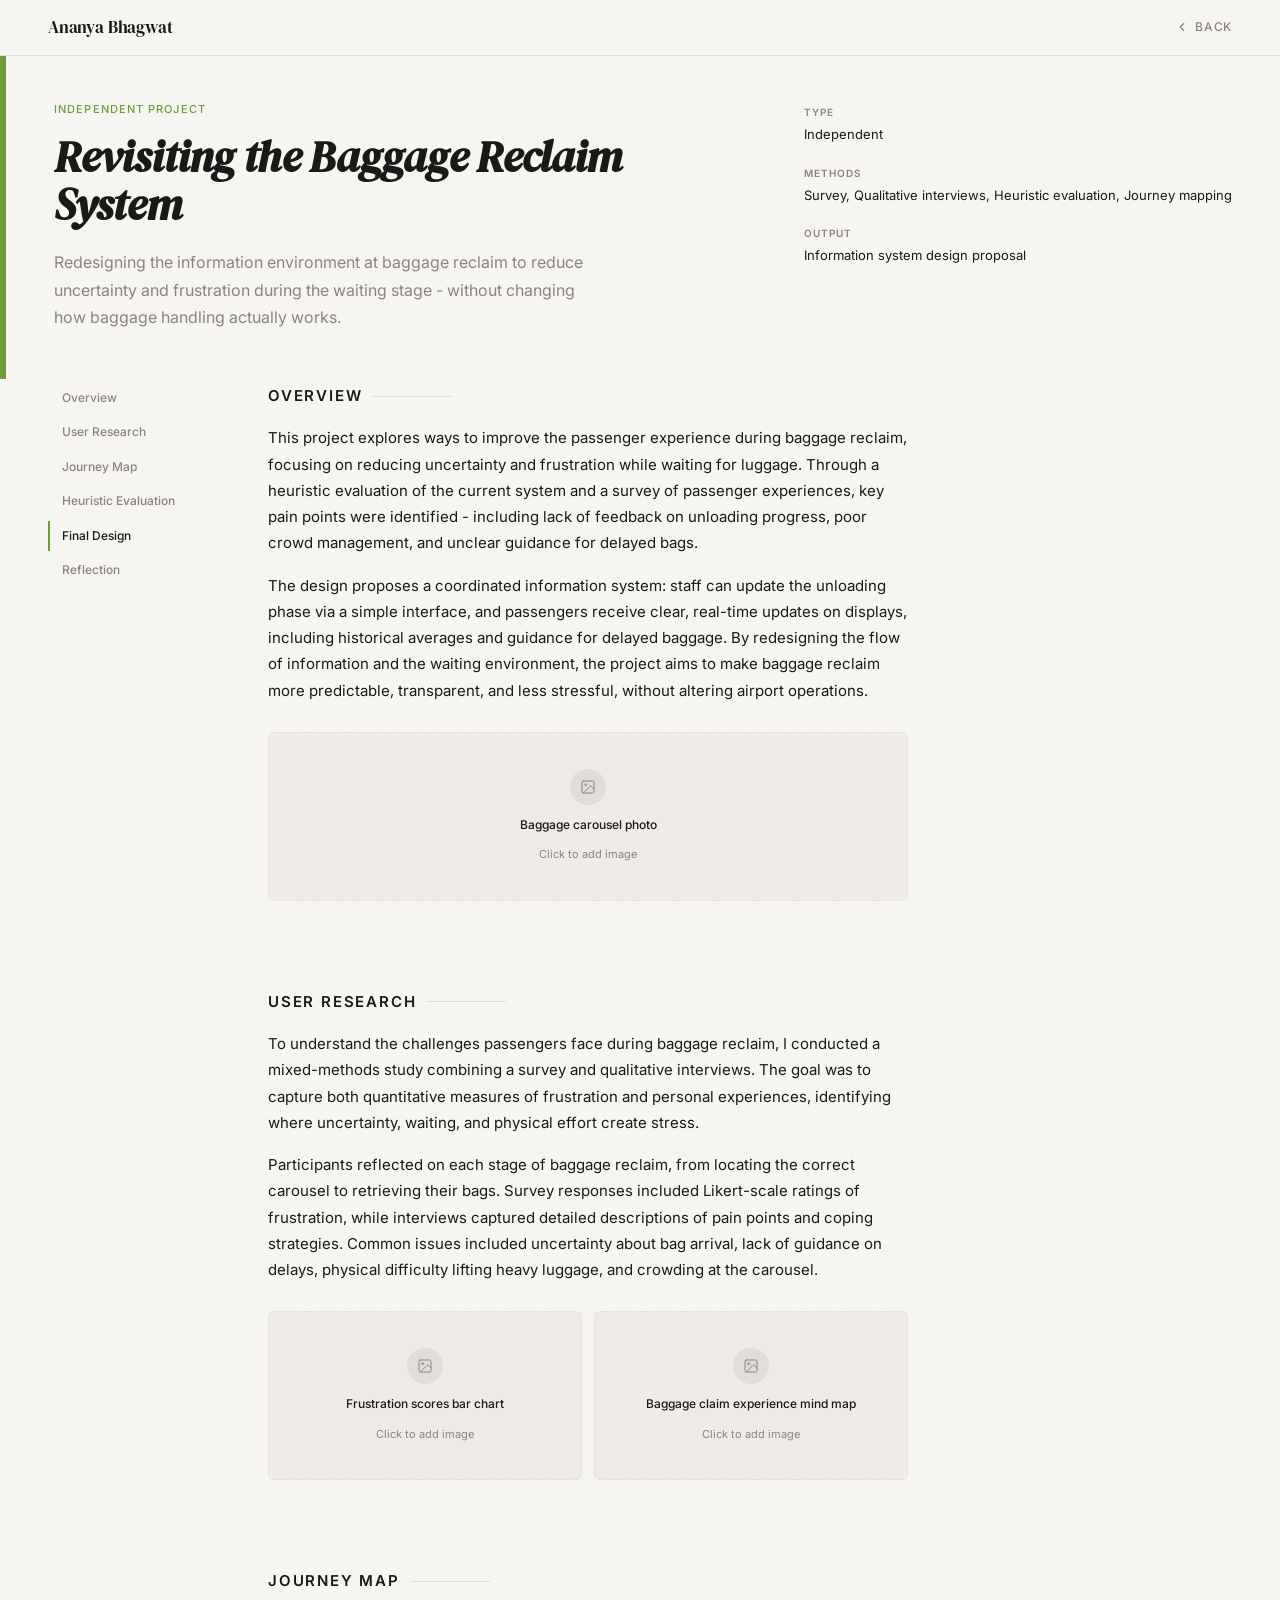
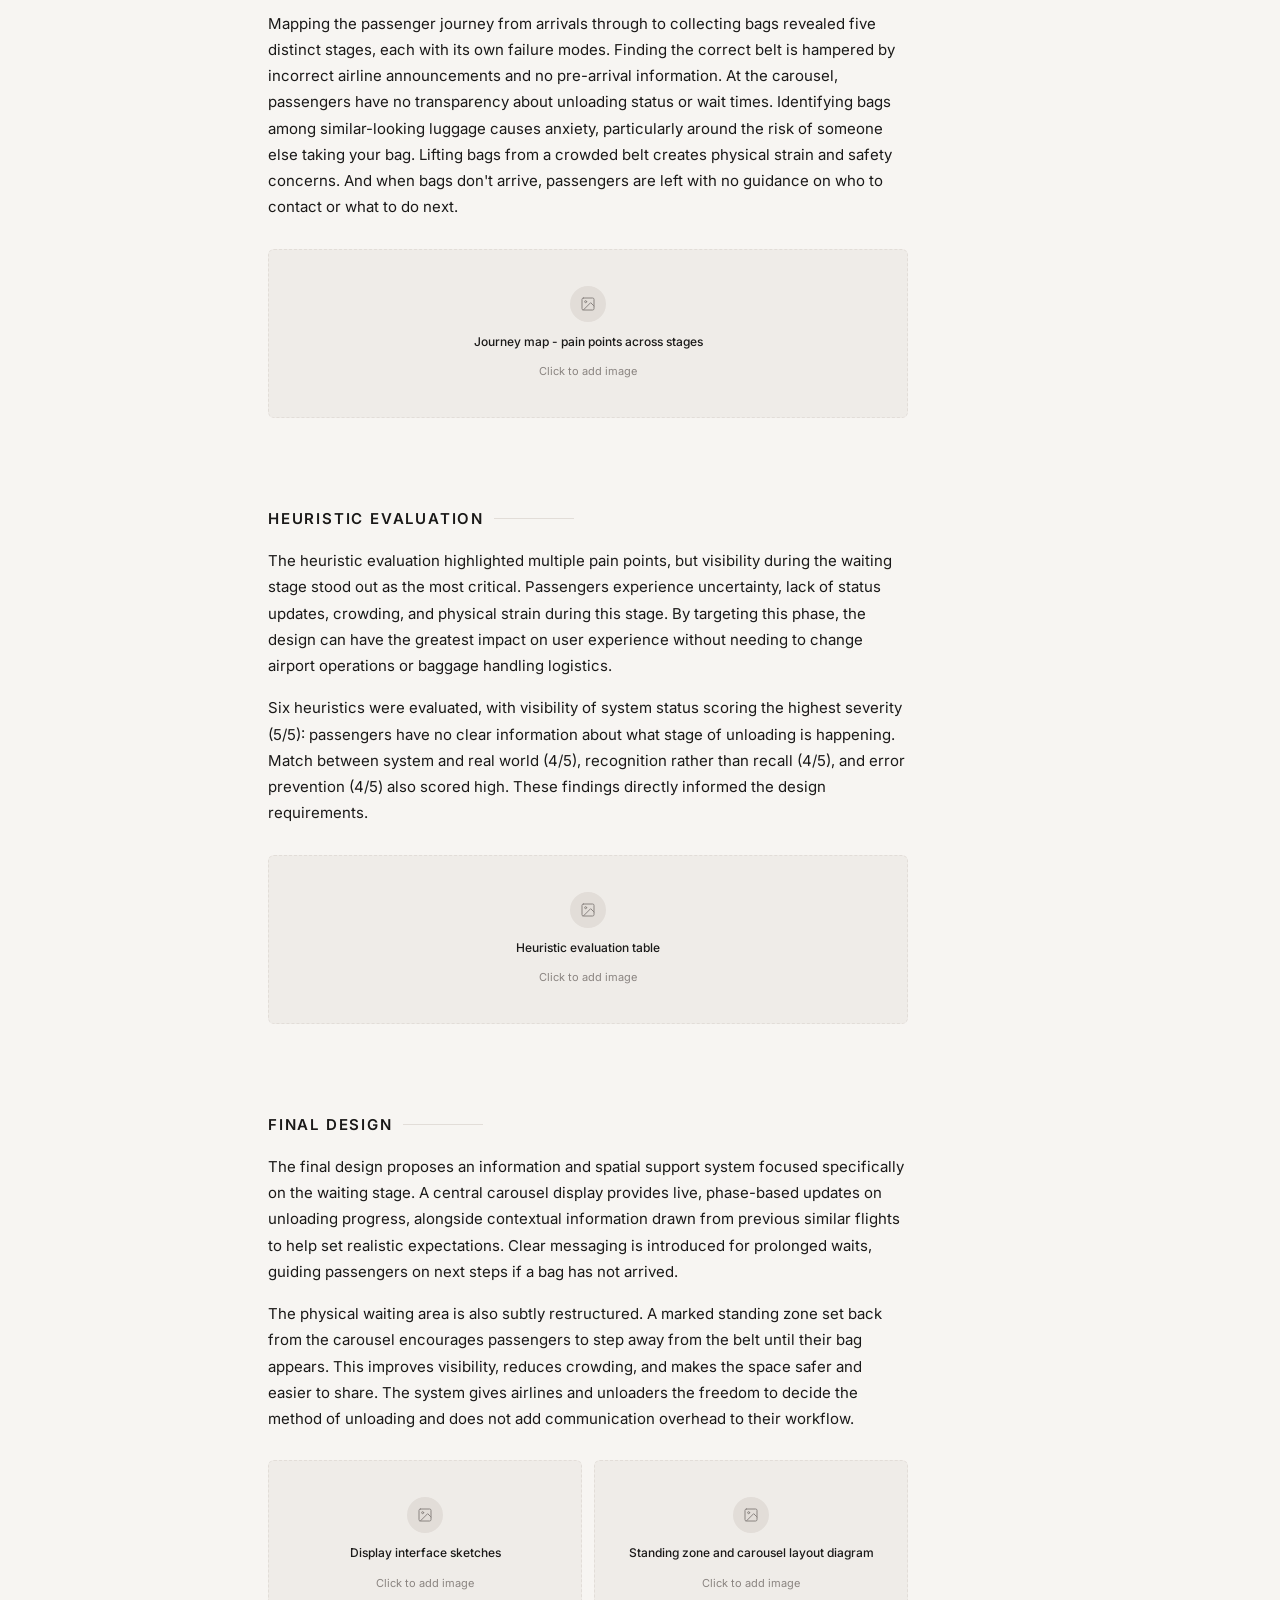
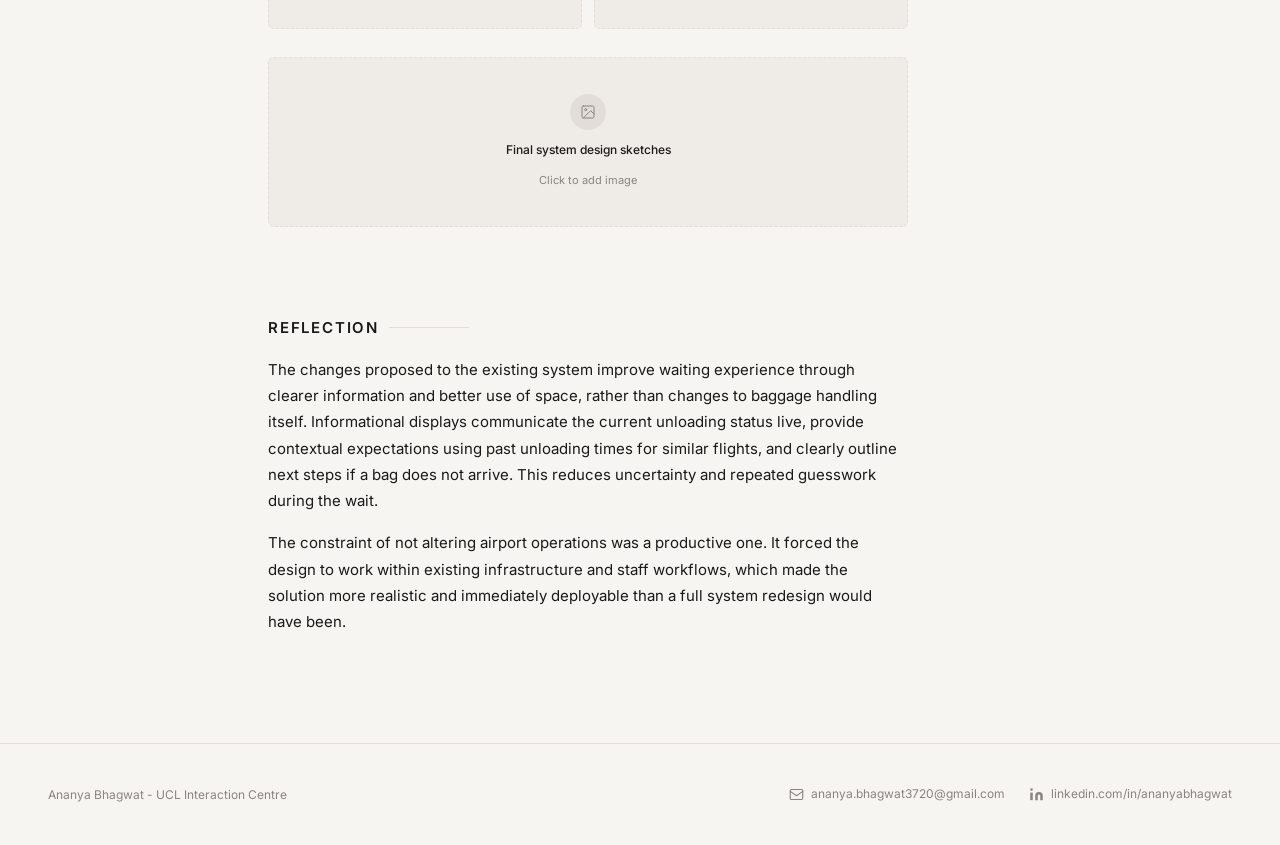
==== baggage.html @ 0a5596bd "Add files via upload" ====
<!DOCTYPE html>
<html lang="en">
<head>
<meta charset="UTF-8">
<meta name="viewport" content="width=device-width, initial-scale=1.0">
<title>Baggage Reclaim - Ananya Bhagwat Portfolio</title>
<link rel="preconnect" href="https://fonts.googleapis.com">
<link rel="preconnect" href="https://fonts.gstatic.com" crossorigin>
<link href="https://fonts.googleapis.com/css2?family=DM+Serif+Display:ital@0;1&family=Inter:wght@400;500;600&display=swap" rel="stylesheet">
<link rel="stylesheet" href="style.css">
</head>
<body style="--accent: var(--c3)">

<nav>
  <a class="nav-name" href="index.html">Ananya Bhagwat</a>
  <div class="nav-right">
    <a class="nav-back" href="javascript:history.back()">
      <svg viewBox="0 0 24 24"><polyline points="15 18 9 12 15 6"/></svg>
      Back
    </a>
  </div>
</nav>

<div class="project-header">
  <div class="project-header-left">
    <p class="project-eyebrow">Independent Project</p>
    <h1>Revisiting the Baggage Reclaim System</h1>
    <p class="lede">Redesigning the information environment at baggage reclaim to reduce uncertainty and frustration during the waiting stage - without changing how baggage handling actually works.</p>
  </div>
  <div class="project-meta">
    <div class="meta-item">
      <span class="meta-label">Type</span>
      <span class="meta-value">Independent</span>
    </div>
    <div class="meta-item">
      <span class="meta-label">Methods</span>
      <span class="meta-value">Survey, Qualitative interviews, Heuristic evaluation, Journey mapping</span>
    </div>
    <div class="meta-item">
      <span class="meta-label">Output</span>
      <span class="meta-value">Information system design proposal</span>
    </div>
  </div>
</div>

<div class="project-body">
  <aside class="project-sidebar">
    <ul class="sidebar-nav">
      <li><a href="#b-overview">Overview</a></li>
      <li><a href="#b-research">User Research</a></li>
      <li><a href="#b-journey">Journey Map</a></li>
      <li><a href="#b-heuristic">Heuristic Evaluation</a></li>
      <li><a href="#b-design">Final Design</a></li>
      <li><a href="#b-reflection">Reflection</a></li>
    </ul>
  </aside>

  <div class="project-content">

    <div class="content-section" id="b-overview">
      <p class="section-label">Overview</p>
      <p>This project explores ways to improve the passenger experience during baggage reclaim, focusing on reducing uncertainty and frustration while waiting for luggage. Through a heuristic evaluation of the current system and a survey of passenger experiences, key pain points were identified - including lack of feedback on unloading progress, poor crowd management, and unclear guidance for delayed bags.</p>
      <p>The design proposes a coordinated information system: staff can update the unloading phase via a simple interface, and passengers receive clear, real-time updates on displays, including historical averages and guidance for delayed baggage. By redesigning the flow of information and the waiting environment, the project aims to make baggage reclaim more predictable, transparent, and less stressful, without altering airport operations.</p>
      <div class="image-slot" data-label="b-hero">
        <input type="file" accept="image/*" onchange="handleImage(this)">
        <div class="image-slot-inner">
          <div class="image-slot-icon"><svg viewBox="0 0 24 24"><rect x="3" y="3" width="18" height="18" rx="2"/><circle cx="8.5" cy="8.5" r="1.5"/><polyline points="21 15 16 10 5 21"/></svg></div>
          <span class="image-slot-label">Baggage carousel photo</span>
          <span class="image-slot-hint">Click to add image</span>
        </div>
        <img class="slot-preview" alt="">
        <button class="image-slot-remove" onclick="removeImage(this)">Remove</button>
      </div>
    </div>

    <div class="content-section" id="b-research">
      <p class="section-label">User Research</p>
      <p>To understand the challenges passengers face during baggage reclaim, I conducted a mixed-methods study combining a survey and qualitative interviews. The goal was to capture both quantitative measures of frustration and personal experiences, identifying where uncertainty, waiting, and physical effort create stress.</p>
      <p>Participants reflected on each stage of baggage reclaim, from locating the correct carousel to retrieving their bags. Survey responses included Likert-scale ratings of frustration, while interviews captured detailed descriptions of pain points and coping strategies. Common issues included uncertainty about bag arrival, lack of guidance on delays, physical difficulty lifting heavy luggage, and crowding at the carousel.</p>
      <div class="image-row">
        <div class="image-slot" data-label="b-frustration-chart">
          <input type="file" accept="image/*" onchange="handleImage(this)">
          <div class="image-slot-inner">
            <div class="image-slot-icon"><svg viewBox="0 0 24 24"><rect x="3" y="3" width="18" height="18" rx="2"/><circle cx="8.5" cy="8.5" r="1.5"/><polyline points="21 15 16 10 5 21"/></svg></div>
            <span class="image-slot-label">Frustration scores bar chart</span>
            <span class="image-slot-hint">Click to add image</span>
          </div>
          <img class="slot-preview" alt="">
          <button class="image-slot-remove" onclick="removeImage(this)">Remove</button>
        </div>
        <div class="image-slot" data-label="b-mindmap">
          <input type="file" accept="image/*" onchange="handleImage(this)">
          <div class="image-slot-inner">
            <div class="image-slot-icon"><svg viewBox="0 0 24 24"><rect x="3" y="3" width="18" height="18" rx="2"/><circle cx="8.5" cy="8.5" r="1.5"/><polyline points="21 15 16 10 5 21"/></svg></div>
            <span class="image-slot-label">Baggage claim experience mind map</span>
            <span class="image-slot-hint">Click to add image</span>
          </div>
          <img class="slot-preview" alt="">
          <button class="image-slot-remove" onclick="removeImage(this)">Remove</button>
        </div>
      </div>
    </div>

    <div class="content-section" id="b-journey">
      <p class="section-label">Journey Map</p>
      <p>Mapping the passenger journey from arrivals through to collecting bags revealed five distinct stages, each with its own failure modes. Finding the correct belt is hampered by incorrect airline announcements and no pre-arrival information. At the carousel, passengers have no transparency about unloading status or wait times. Identifying bags among similar-looking luggage causes anxiety, particularly around the risk of someone else taking your bag. Lifting bags from a crowded belt creates physical strain and safety concerns. And when bags don't arrive, passengers are left with no guidance on who to contact or what to do next.</p>
      <div class="image-slot" data-label="b-journey-map">
        <input type="file" accept="image/*" onchange="handleImage(this)">
        <div class="image-slot-inner">
          <div class="image-slot-icon"><svg viewBox="0 0 24 24"><rect x="3" y="3" width="18" height="18" rx="2"/><circle cx="8.5" cy="8.5" r="1.5"/><polyline points="21 15 16 10 5 21"/></svg></div>
          <span class="image-slot-label">Journey map - pain points across stages</span>
          <span class="image-slot-hint">Click to add image</span>
        </div>
        <img class="slot-preview" alt="">
        <button class="image-slot-remove" onclick="removeImage(this)">Remove</button>
      </div>
    </div>

    <div class="content-section" id="b-heuristic">
      <p class="section-label">Heuristic Evaluation</p>
      <p>The heuristic evaluation highlighted multiple pain points, but visibility during the waiting stage stood out as the most critical. Passengers experience uncertainty, lack of status updates, crowding, and physical strain during this stage. By targeting this phase, the design can have the greatest impact on user experience without needing to change airport operations or baggage handling logistics.</p>
      <p>Six heuristics were evaluated, with visibility of system status scoring the highest severity (5/5): passengers have no clear information about what stage of unloading is happening. Match between system and real world (4/5), recognition rather than recall (4/5), and error prevention (4/5) also scored high. These findings directly informed the design requirements.</p>
      <div class="image-slot" data-label="b-heuristic-table">
        <input type="file" accept="image/*" onchange="handleImage(this)">
        <div class="image-slot-inner">
          <div class="image-slot-icon"><svg viewBox="0 0 24 24"><rect x="3" y="3" width="18" height="18" rx="2"/><circle cx="8.5" cy="8.5" r="1.5"/><polyline points="21 15 16 10 5 21"/></svg></div>
          <span class="image-slot-label">Heuristic evaluation table</span>
          <span class="image-slot-hint">Click to add image</span>
        </div>
        <img class="slot-preview" alt="">
        <button class="image-slot-remove" onclick="removeImage(this)">Remove</button>
      </div>
    </div>

    <div class="content-section" id="b-design">
      <p class="section-label">Final Design</p>
      <p>The final design proposes an information and spatial support system focused specifically on the waiting stage. A central carousel display provides live, phase-based updates on unloading progress, alongside contextual information drawn from previous similar flights to help set realistic expectations. Clear messaging is introduced for prolonged waits, guiding passengers on next steps if a bag has not arrived.</p>
      <p>The physical waiting area is also subtly restructured. A marked standing zone set back from the carousel encourages passengers to step away from the belt until their bag appears. This improves visibility, reduces crowding, and makes the space safer and easier to share. The system gives airlines and unloaders the freedom to decide the method of unloading and does not add communication overhead to their workflow.</p>
      <div class="image-row">
        <div class="image-slot" data-label="b-display-sketches">
          <input type="file" accept="image/*" onchange="handleImage(this)">
          <div class="image-slot-inner">
            <div class="image-slot-icon"><svg viewBox="0 0 24 24"><rect x="3" y="3" width="18" height="18" rx="2"/><circle cx="8.5" cy="8.5" r="1.5"/><polyline points="21 15 16 10 5 21"/></svg></div>
            <span class="image-slot-label">Display interface sketches</span>
            <span class="image-slot-hint">Click to add image</span>
          </div>
          <img class="slot-preview" alt="">
          <button class="image-slot-remove" onclick="removeImage(this)">Remove</button>
        </div>
        <div class="image-slot" data-label="b-standing-zone">
          <input type="file" accept="image/*" onchange="handleImage(this)">
          <div class="image-slot-inner">
            <div class="image-slot-icon"><svg viewBox="0 0 24 24"><rect x="3" y="3" width="18" height="18" rx="2"/><circle cx="8.5" cy="8.5" r="1.5"/><polyline points="21 15 16 10 5 21"/></svg></div>
            <span class="image-slot-label">Standing zone and carousel layout diagram</span>
            <span class="image-slot-hint">Click to add image</span>
          </div>
          <img class="slot-preview" alt="">
          <button class="image-slot-remove" onclick="removeImage(this)">Remove</button>
        </div>
      </div>
      <div class="image-slot" data-label="b-final-system">
        <input type="file" accept="image/*" onchange="handleImage(this)">
        <div class="image-slot-inner">
          <div class="image-slot-icon"><svg viewBox="0 0 24 24"><rect x="3" y="3" width="18" height="18" rx="2"/><circle cx="8.5" cy="8.5" r="1.5"/><polyline points="21 15 16 10 5 21"/></svg></div>
          <span class="image-slot-label">Final system design sketches</span>
          <span class="image-slot-hint">Click to add image</span>
        </div>
        <img class="slot-preview" alt="">
        <button class="image-slot-remove" onclick="removeImage(this)">Remove</button>
      </div>
    </div>

    <div class="content-section" id="b-reflection">
      <p class="section-label">Reflection</p>
      <p>The changes proposed to the existing system improve waiting experience through clearer information and better use of space, rather than changes to baggage handling itself. Informational displays communicate the current unloading status live, provide contextual expectations using past unloading times for similar flights, and clearly outline next steps if a bag does not arrive. This reduces uncertainty and repeated guesswork during the wait.</p>
      <p>The constraint of not altering airport operations was a productive one. It forced the design to work within existing infrastructure and staff workflows, which made the solution more realistic and immediately deployable than a full system redesign would have been.</p>
    </div>

  </div>
</div>

<footer>
  <div class="footer-left">
    <p>Ananya Bhagwat - UCL Interaction Centre</p>
  </div>
  <div class="footer-links">
    <a href="mailto:ananya.bhagwat3720@gmail.com">
      <svg viewBox="0 0 24 24" fill="none" stroke="currentColor" stroke-width="1.8" stroke-linecap="round" stroke-linejoin="round"><rect x="2" y="4" width="20" height="16" rx="2"/><path d="m2 7 10 7 10-7"/></svg>
      ananya.bhagwat3720@gmail.com
    </a>
    <a href="https://www.linkedin.com/in/ananyabhagwat" target="_blank" rel="noopener">
      <svg viewBox="0 0 24 24" fill="currentColor" stroke="none"><path d="M16 8a6 6 0 0 1 6 6v7h-4v-7a2 2 0 0 0-2-2 2 2 0 0 0-2 2v7h-4v-7a6 6 0 0 1 6-6z"/><rect x="2" y="9" width="4" height="12"/><circle cx="4" cy="4" r="2"/></svg>
      linkedin.com/in/ananyabhagwat
    </a>
  </div>
</footer>
<script src="script.js"></script>
</body>
</html>
---- style.css ----
*, *::before, *::after { box-sizing: border-box; margin: 0; padding: 0; }

:root {
  --bg:      #F7F5F2;
  --ink:     #1A1918;
  --muted:   #8A8480;
  --rule:    #E2DDD8;
  --surface: #EFECE8;

  --c1: #2E8B75;
  --c2: #7B70A8;
  --c3: #6B9E3A;
  --c4: #C04A5E;
  --c5: #3A6FA8;
  --c6: #B07840;

  --font-display: 'DM Serif Display', Georgia, serif;
  --font-body:    'Inter', system-ui, sans-serif;
}

html { scroll-behavior: smooth; }

body {
  background: var(--bg);
  color: var(--ink);
  font-family: var(--font-body);
  font-size: 15px;
  line-height: 1.7;
  -webkit-font-smoothing: antialiased;
}

/* NAV */
nav {
  position: fixed;
  top: 0; left: 0; right: 0;
  z-index: 100;
  display: flex;
  align-items: center;
  justify-content: space-between;
  padding: 0 48px;
  height: 56px;
  background: var(--bg);
  border-bottom: 1px solid var(--rule);
}

.nav-name {
  font-family: var(--font-display);
  font-size: 17px;
  letter-spacing: -0.01em;
  text-decoration: none;
  color: var(--ink);
}

.nav-right {
  display: flex;
  align-items: center;
  gap: 32px;
}

.nav-links {
  display: flex;
  gap: 28px;
  list-style: none;
}

.nav-links a {
  font-size: 12px;
  font-weight: 500;
  letter-spacing: 0.08em;
  text-transform: uppercase;
  text-decoration: none;
  color: var(--muted);
  transition: color 0.15s;
}
.nav-links a:hover { color: var(--ink); }

.nav-back {
  font-size: 12px;
  font-weight: 500;
  letter-spacing: 0.06em;
  text-transform: uppercase;
  text-decoration: none;
  color: var(--muted);
  display: flex;
  align-items: center;
  gap: 6px;
  transition: color 0.15s;
}
.nav-back:hover { color: var(--ink); }
.nav-back svg {
  width: 14px; height: 14px;
  stroke: currentColor; fill: none;
  stroke-width: 2;
  stroke-linecap: round; stroke-linejoin: round;
}

/* HERO */
.hero {
  padding: 140px 48px 64px;
  max-width: 760px;
}

.hero-eyebrow {
  font-size: 11px;
  font-weight: 500;
  letter-spacing: 0.1em;
  text-transform: uppercase;
  color: var(--muted);
  margin-bottom: 20px;
}

.hero h1 {
  font-family: var(--font-display);
  font-style: italic;
  font-size: clamp(36px, 5vw, 56px);
  line-height: 1.1;
  letter-spacing: -0.02em;
  margin-bottom: 24px;
}

.hero p {
  font-size: 16px;
  color: var(--muted);
  max-width: 520px;
  line-height: 1.65;
}

/* CARDS */
.cards {
  padding: 0 48px 80px;
  display: grid;
  grid-template-columns: repeat(3, 1fr);
  gap: 16px;
}

.card {
  display: flex;
  flex-direction: column;
  text-decoration: none;
  color: inherit;
  border: 1px solid var(--rule);
  border-radius: 8px;
  overflow: hidden;
  background: var(--bg);
  transition: border-color 0.2s, transform 0.18s, box-shadow 0.18s;
}

.card:hover {
  border-color: var(--card-accent);
  transform: translateY(-3px);
  box-shadow: 0 8px 24px rgba(0,0,0,0.07);
}

.card::before {
  content: '';
  display: block;
  height: 4px;
  background: var(--card-accent);
  flex-shrink: 0;
}

.card-image-slot {
  width: 100%;
  aspect-ratio: 16 / 9;
  background: var(--surface);
  overflow: hidden;
  flex-shrink: 0;
  display: flex;
  align-items: center;
  justify-content: center;
  position: relative;
  border-bottom: 1px solid var(--rule);
  cursor: pointer;
}

.card-image-slot input[type="file"] {
  position: absolute;
  inset: 0;
  opacity: 0;
  cursor: pointer;
  z-index: 2;
  width: 100%; height: 100%;
}

.card-image-inner {
  display: flex;
  flex-direction: column;
  align-items: center;
  gap: 8px;
  pointer-events: none;
}

.card-image-slot.has-image .card-image-inner { display: none; }

.card-image-inner svg {
  width: 22px; height: 22px;
  color: var(--muted);
}

.card-image-inner span {
  font-size: 11px;
  font-weight: 500;
  color: var(--muted);
  letter-spacing: 0.05em;
}

.card-img-preview {
  display: none;
  position: absolute;
  inset: 0;
  width: 100%; height: 100%;
  object-fit: cover;
  pointer-events: none;
}

.card-image-slot.has-image .card-img-preview { display: block; }

.card-img-remove {
  display: none;
  position: absolute;
  top: 8px; right: 8px;
  z-index: 3;
  background: rgba(26,25,24,0.65);
  color: #fff;
  border: none;
  border-radius: 4px;
  padding: 3px 8px;
  font-size: 11px;
  font-family: var(--font-body);
  cursor: pointer;
  font-weight: 500;
}

.card-image-slot.has-image .card-img-remove { display: block; }

.card-body {
  padding: 20px 22px 24px;
  display: flex;
  flex-direction: column;
  gap: 6px;
  flex: 1;
}

.card-tag {
  font-size: 10px;
  font-weight: 600;
  letter-spacing: 0.1em;
  text-transform: uppercase;
}

.card h3 {
  font-family: var(--font-display);
  font-style: italic;
  font-size: 21px;
  line-height: 1.2;
  letter-spacing: -0.01em;
  color: var(--ink);
  margin-top: 2px;
}

.card p {
  font-size: 13px;
  line-height: 1.65;
  color: var(--muted);
  flex: 1;
  margin-top: 2px;
}

.card-link {
  display: inline-block;
  font-size: 12px;
  font-weight: 600;
  color: var(--card-accent);
  margin-top: 14px;
  transition: letter-spacing 0.15s;
}

.card:hover .card-link { letter-spacing: 0.02em; }

/* DISSERTATION */
.dissertation {
  padding: 64px 48px 80px;
  border-top: 1px solid var(--rule);
  display: grid;
  grid-template-columns: 260px 1fr;
  gap: 0 64px;
}

.dissertation-eyebrow {
  font-size: 10px;
  font-weight: 600;
  letter-spacing: 0.12em;
  text-transform: uppercase;
  color: var(--c6);
  margin-bottom: 10px;
}

.dissertation-label h2 {
  font-family: var(--font-display);
  font-style: italic;
  font-size: 20px;
  line-height: 1.25;
  letter-spacing: -0.01em;
  color: var(--ink);
  margin-bottom: 16px;
}

.status-pill {
  display: inline-flex;
  align-items: center;
  gap: 6px;
  font-size: 10px;
  font-weight: 600;
  letter-spacing: 0.08em;
  text-transform: uppercase;
  color: var(--c6);
  background: #FDF4E8;
  border: 1px solid #E8D5B0;
  border-radius: 20px;
  padding: 4px 10px;
}

.status-pill::before {
  content: '';
  width: 6px; height: 6px;
  border-radius: 50%;
  background: var(--c6);
  animation: pulse 2s infinite;
}

@keyframes pulse {
  0%, 100% { opacity: 1; }
  50% { opacity: 0.4; }
}

.dissertation-content p {
  font-size: 15px;
  line-height: 1.75;
  color: var(--ink);
  margin-bottom: 16px;
}

.dissertation-content p:last-child { margin-bottom: 0; }

.dissertation-tags {
  display: flex;
  flex-wrap: wrap;
  gap: 8px;
  margin-top: 24px;
}

.dissertation-tags span {
  font-size: 11px;
  font-weight: 500;
  color: var(--muted);
  background: var(--surface);
  border-radius: 4px;
  padding: 4px 10px;
}

/* PROJECT PAGE */
.project-header {
  padding: 100px 48px 48px;
  border-left: 6px solid var(--accent);
  display: flex;
  align-items: flex-start;
  gap: 48px;
}

.project-header-left { flex: 1; }

.project-eyebrow {
  font-size: 11px;
  font-weight: 500;
  letter-spacing: 0.1em;
  text-transform: uppercase;
  color: var(--accent);
  margin-bottom: 14px;
}

.project-header h1 {
  font-family: var(--font-display);
  font-style: italic;
  font-size: clamp(28px, 4vw, 44px);
  line-height: 1.1;
  letter-spacing: -0.02em;
  margin-bottom: 20px;
}

.project-header .lede {
  font-size: 16px;
  color: var(--muted);
  max-width: 540px;
  line-height: 1.7;
}

.project-meta {
  display: flex;
  flex-direction: column;
  gap: 20px;
  padding-top: 4px;
  min-width: 180px;
  flex-shrink: 0;
}

.meta-item { display: flex; flex-direction: column; gap: 4px; }

.meta-label {
  font-size: 10px;
  font-weight: 600;
  letter-spacing: 0.1em;
  text-transform: uppercase;
  color: var(--muted);
}

.meta-value {
  font-size: 13px;
  color: var(--ink);
  line-height: 1.5;
}

/* PROJECT BODY */
.project-body {
  display: grid;
  grid-template-columns: 220px 1fr;
  gap: 0;
  padding: 0 48px 100px;
}

.project-sidebar { padding-top: 4px; padding-right: 48px; }

.sidebar-nav {
  position: sticky;
  top: 76px;
  display: flex;
  flex-direction: column;
  gap: 4px;
  list-style: none;
}

.sidebar-nav a {
  font-size: 12px;
  font-weight: 500;
  color: var(--muted);
  text-decoration: none;
  padding: 5px 0 5px 12px;
  border-left: 2px solid transparent;
  transition: color 0.15s, border-color 0.15s;
  display: block;
}

.sidebar-nav a:hover,
.sidebar-nav a.active {
  color: var(--ink);
  border-left-color: var(--accent);
}

.project-content {
  padding-top: 4px;
  max-width: 640px;
}

.content-section {
  padding-top: 52px;
  padding-bottom: 8px;
}

.content-section:first-child { padding-top: 0; }

.section-label {
  font-size: 10px;
  font-weight: 600;
  letter-spacing: 0.12em;
  text-transform: uppercase;
  color: var(--accent);
  margin-bottom: 18px;
  display: flex;
  align-items: center;
  gap: 10px;
}

.section-label::after {
  content: '';
  flex: 1;
  height: 1px;
  background: var(--rule);
  max-width: 80px;
}

.content-section p {
  font-size: 15px;
  line-height: 1.75;
  color: var(--ink);
  margin-bottom: 16px;
}

.content-section p:last-child { margin-bottom: 0; }

/* IMAGE SLOTS */
.image-slot {
  width: 100%;
  border-radius: 6px;
  margin: 28px 0;
  cursor: pointer;
  position: relative;
  overflow: hidden;
  background: var(--surface);
  border: 1.5px dashed var(--rule);
  transition: border-color 0.2s;
}

.image-slot:hover { border-color: var(--accent); }

.image-slot input[type="file"] {
  position: absolute;
  inset: 0;
  opacity: 0;
  cursor: pointer;
  z-index: 2;
  width: 100%; height: 100%;
}

.image-slot-inner {
  display: flex;
  flex-direction: column;
  align-items: center;
  justify-content: center;
  gap: 10px;
  padding: 36px 24px;
  text-align: center;
  pointer-events: none;
}

.image-slot.has-image .image-slot-inner { display: none; }

.image-slot-icon {
  width: 36px; height: 36px;
  border-radius: 50%;
  background: var(--rule);
  display: flex;
  align-items: center;
  justify-content: center;
}

.image-slot-icon svg {
  width: 16px; height: 16px;
  stroke: var(--muted); fill: none;
  stroke-width: 1.5;
  stroke-linecap: round; stroke-linejoin: round;
}

.image-slot-label { font-size: 12px; font-weight: 500; color: var(--ink); }
.image-slot-hint { font-size: 11px; color: var(--muted); }

.image-slot img.slot-preview {
  display: none;
  width: 100%; height: auto;
  border-radius: 4px;
  pointer-events: none;
}

.image-slot.has-image img.slot-preview { display: block; }

.image-slot-remove {
  display: none;
  position: absolute;
  top: 10px; right: 10px;
  z-index: 3;
  background: rgba(26,25,24,0.7);
  color: #fff;
  border: none;
  border-radius: 4px;
  padding: 4px 8px;
  font-size: 11px;
  font-family: var(--font-body);
  cursor: pointer;
  font-weight: 500;
}

.image-slot.has-image .image-slot-remove { display: block; }

.image-row {
  display: grid;
  grid-template-columns: 1fr 1fr;
  gap: 12px;
  margin: 28px 0;
}

.image-row .image-slot { margin: 0; }

.image-trio {
  display: grid;
  grid-template-columns: 1fr 1fr 1fr;
  gap: 12px;
  margin: 28px 0;
}

.image-trio .image-slot { margin: 0; }

/* FOOTER */
footer {
  padding: 40px 48px;
  border-top: 1px solid var(--rule);
  display: flex;
  align-items: center;
  justify-content: space-between;
}

.footer-left p {
  font-size: 12px;
  color: var(--muted);
  line-height: 1.6;
}

.footer-links {
  display: flex;
  align-items: center;
  gap: 24px;
}

.footer-links a {
  display: flex;
  align-items: center;
  gap: 7px;
  font-size: 12px;
  color: var(--muted);
  text-decoration: none;
  transition: color 0.15s;
}

.footer-links a:hover { color: var(--ink); }

.footer-links svg {
  width: 15px; height: 15px;
  flex-shrink: 0;
}

@media (max-width: 860px) {
  nav { padding: 0 24px; }
  .hero { padding: 120px 24px 56px; }
  .cards { grid-template-columns: 1fr 1fr; padding: 0 24px 56px; }
  .dissertation { grid-template-columns: 1fr; padding: 48px 24px 64px; gap: 24px; }
  .project-header { padding: 88px 24px 40px; flex-direction: column; gap: 28px; }
  .project-body { grid-template-columns: 1fr; padding: 0 24px 64px; }
  .project-sidebar { display: none; }
  .image-row { grid-template-columns: 1fr; }
  .image-trio { grid-template-columns: 1fr; }
  footer { padding: 32px 24px; flex-direction: column; align-items: flex-start; gap: 20px; }
}

@media (max-width: 560px) {
  .cards { grid-template-columns: 1fr; }
}

@media (prefers-reduced-motion: reduce) {
  * { transition: none !important; }
}
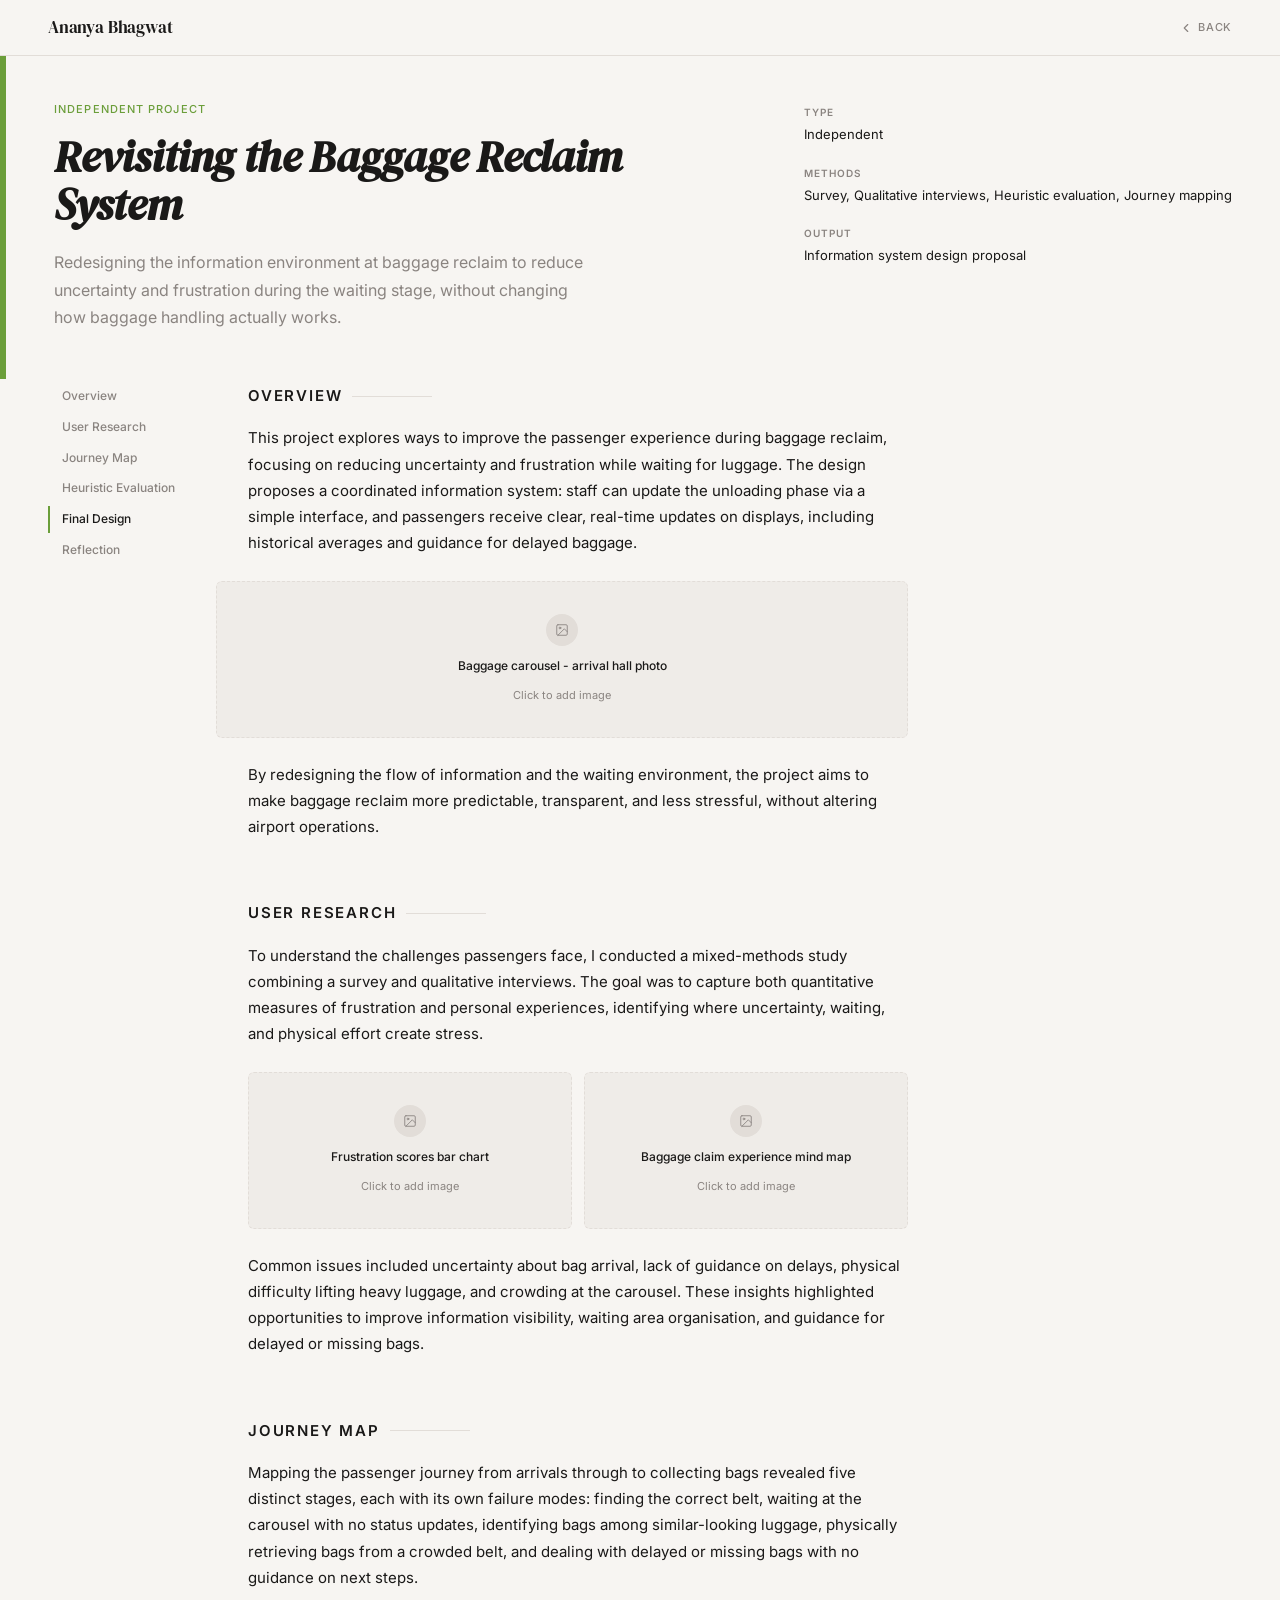
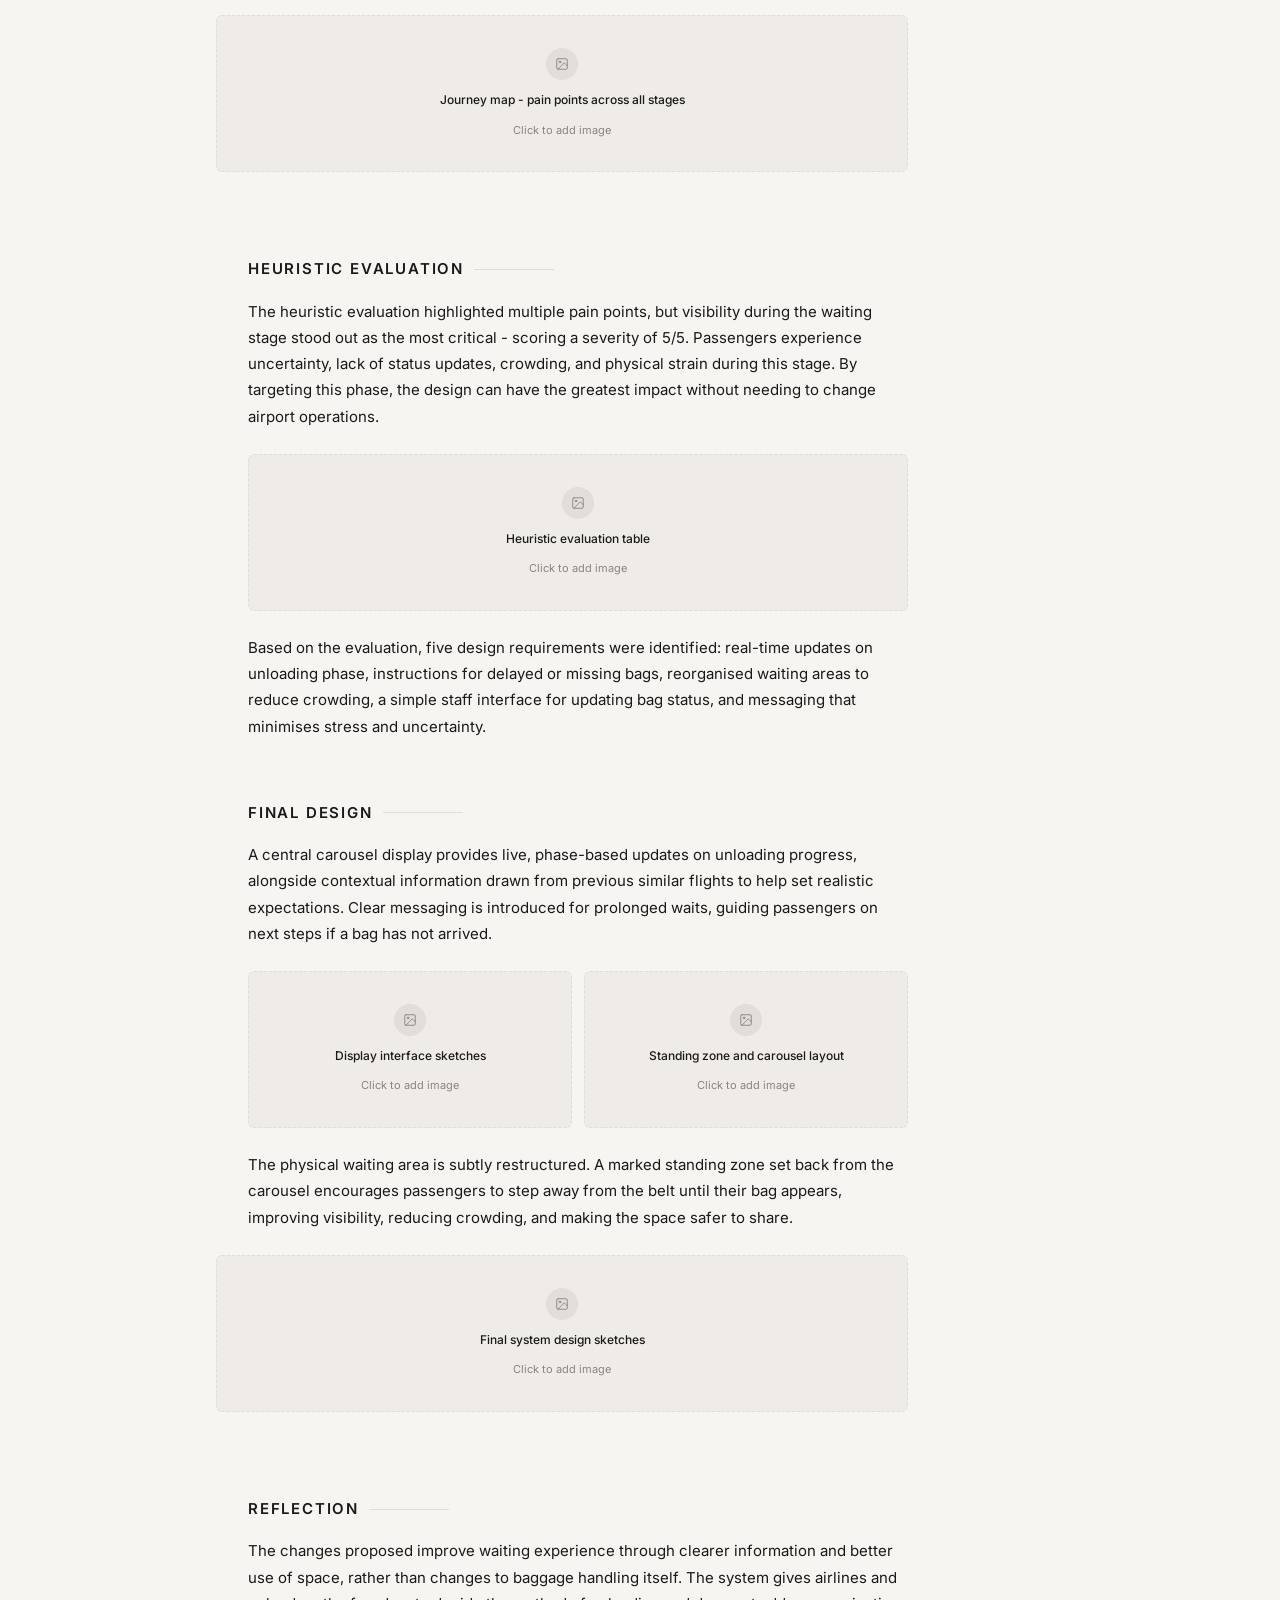
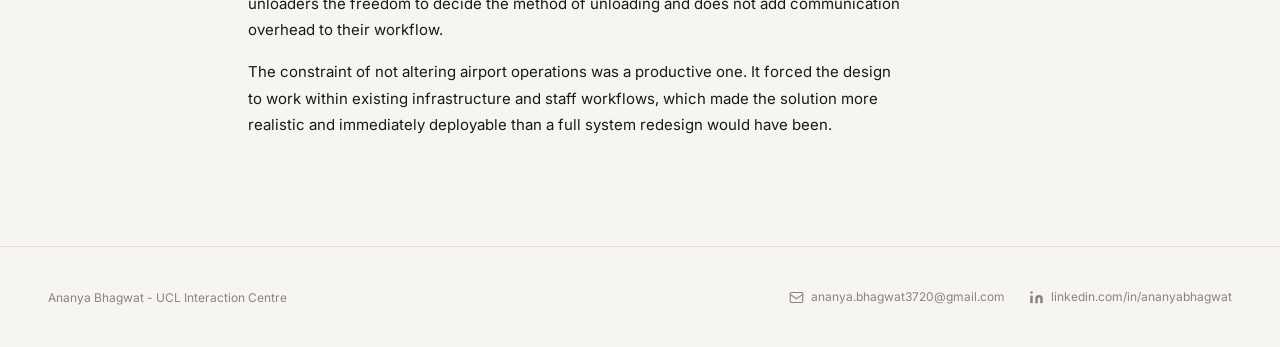
==== commit ae2dd4ad: "Add files via upload" ====
--- a/baggage.html
+++ b/baggage.html
@@ -10,7 +10,6 @@
 <link rel="stylesheet" href="style.css">
 </head>
 <body style="--accent: var(--c3)">
-
 <nav>
   <a class="nav-name" href="index.html">Ananya Bhagwat</a>
   <div class="nav-right">
@@ -20,165 +19,162 @@
     </a>
   </div>
 </nav>
-
 <div class="project-header">
   <div class="project-header-left">
     <p class="project-eyebrow">Independent Project</p>
     <h1>Revisiting the Baggage Reclaim System</h1>
-    <p class="lede">Redesigning the information environment at baggage reclaim to reduce uncertainty and frustration during the waiting stage - without changing how baggage handling actually works.</p>
+    <p class="lede">Redesigning the information environment at baggage reclaim to reduce uncertainty and frustration during the waiting stage, without changing how baggage handling actually works.</p>
   </div>
   <div class="project-meta">
     <div class="meta-item">
-      <span class="meta-label">Type</span>
-      <span class="meta-value">Independent</span>
-    </div>
-    <div class="meta-item">
-      <span class="meta-label">Methods</span>
-      <span class="meta-value">Survey, Qualitative interviews, Heuristic evaluation, Journey mapping</span>
-    </div>
-    <div class="meta-item">
-      <span class="meta-label">Output</span>
-      <span class="meta-value">Information system design proposal</span>
-    </div>
+  <span class="meta-label">Type</span>
+  <span class="meta-value">Independent</span>
+</div>
+<div class="meta-item">
+  <span class="meta-label">Methods</span>
+  <span class="meta-value">Survey, Qualitative interviews, Heuristic evaluation, Journey mapping</span>
+</div>
+<div class="meta-item">
+  <span class="meta-label">Output</span>
+  <span class="meta-value">Information system design proposal</span>
+</div>
   </div>
 </div>
-
 <div class="project-body">
   <aside class="project-sidebar">
     <ul class="sidebar-nav">
       <li><a href="#b-overview">Overview</a></li>
-      <li><a href="#b-research">User Research</a></li>
-      <li><a href="#b-journey">Journey Map</a></li>
-      <li><a href="#b-heuristic">Heuristic Evaluation</a></li>
-      <li><a href="#b-design">Final Design</a></li>
-      <li><a href="#b-reflection">Reflection</a></li>
+<li><a href="#b-research">User Research</a></li>
+<li><a href="#b-journey">Journey Map</a></li>
+<li><a href="#b-heuristic">Heuristic Evaluation</a></li>
+<li><a href="#b-design">Final Design</a></li>
+<li><a href="#b-reflection">Reflection</a></li>
     </ul>
   </aside>
-
   <div class="project-content">
-
     <div class="content-section" id="b-overview">
-      <p class="section-label">Overview</p>
-      <p>This project explores ways to improve the passenger experience during baggage reclaim, focusing on reducing uncertainty and frustration while waiting for luggage. Through a heuristic evaluation of the current system and a survey of passenger experiences, key pain points were identified - including lack of feedback on unloading progress, poor crowd management, and unclear guidance for delayed bags.</p>
-      <p>The design proposes a coordinated information system: staff can update the unloading phase via a simple interface, and passengers receive clear, real-time updates on displays, including historical averages and guidance for delayed baggage. By redesigning the flow of information and the waiting environment, the project aims to make baggage reclaim more predictable, transparent, and less stressful, without altering airport operations.</p>
-      <div class="image-slot" data-label="b-hero">
-        <input type="file" accept="image/*" onchange="handleImage(this)">
-        <div class="image-slot-inner">
-          <div class="image-slot-icon"><svg viewBox="0 0 24 24"><rect x="3" y="3" width="18" height="18" rx="2"/><circle cx="8.5" cy="8.5" r="1.5"/><polyline points="21 15 16 10 5 21"/></svg></div>
-          <span class="image-slot-label">Baggage carousel photo</span>
-          <span class="image-slot-hint">Click to add image</span>
-        </div>
-        <img class="slot-preview" alt="">
-        <button class="image-slot-remove" onclick="removeImage(this)">Remove</button>
-      </div>
-    </div>
-
-    <div class="content-section" id="b-research">
-      <p class="section-label">User Research</p>
-      <p>To understand the challenges passengers face during baggage reclaim, I conducted a mixed-methods study combining a survey and qualitative interviews. The goal was to capture both quantitative measures of frustration and personal experiences, identifying where uncertainty, waiting, and physical effort create stress.</p>
-      <p>Participants reflected on each stage of baggage reclaim, from locating the correct carousel to retrieving their bags. Survey responses included Likert-scale ratings of frustration, while interviews captured detailed descriptions of pain points and coping strategies. Common issues included uncertainty about bag arrival, lack of guidance on delays, physical difficulty lifting heavy luggage, and crowding at the carousel.</p>
-      <div class="image-row">
-        <div class="image-slot" data-label="b-frustration-chart">
-          <input type="file" accept="image/*" onchange="handleImage(this)">
-          <div class="image-slot-inner">
-            <div class="image-slot-icon"><svg viewBox="0 0 24 24"><rect x="3" y="3" width="18" height="18" rx="2"/><circle cx="8.5" cy="8.5" r="1.5"/><polyline points="21 15 16 10 5 21"/></svg></div>
-            <span class="image-slot-label">Frustration scores bar chart</span>
-            <span class="image-slot-hint">Click to add image</span>
-          </div>
-          <img class="slot-preview" alt="">
-          <button class="image-slot-remove" onclick="removeImage(this)">Remove</button>
-        </div>
-        <div class="image-slot" data-label="b-mindmap">
-          <input type="file" accept="image/*" onchange="handleImage(this)">
-          <div class="image-slot-inner">
-            <div class="image-slot-icon"><svg viewBox="0 0 24 24"><rect x="3" y="3" width="18" height="18" rx="2"/><circle cx="8.5" cy="8.5" r="1.5"/><polyline points="21 15 16 10 5 21"/></svg></div>
-            <span class="image-slot-label">Baggage claim experience mind map</span>
-            <span class="image-slot-hint">Click to add image</span>
-          </div>
-          <img class="slot-preview" alt="">
-          <button class="image-slot-remove" onclick="removeImage(this)">Remove</button>
-        </div>
-      </div>
-    </div>
-
-    <div class="content-section" id="b-journey">
-      <p class="section-label">Journey Map</p>
-      <p>Mapping the passenger journey from arrivals through to collecting bags revealed five distinct stages, each with its own failure modes. Finding the correct belt is hampered by incorrect airline announcements and no pre-arrival information. At the carousel, passengers have no transparency about unloading status or wait times. Identifying bags among similar-looking luggage causes anxiety, particularly around the risk of someone else taking your bag. Lifting bags from a crowded belt creates physical strain and safety concerns. And when bags don't arrive, passengers are left with no guidance on who to contact or what to do next.</p>
-      <div class="image-slot" data-label="b-journey-map">
-        <input type="file" accept="image/*" onchange="handleImage(this)">
-        <div class="image-slot-inner">
-          <div class="image-slot-icon"><svg viewBox="0 0 24 24"><rect x="3" y="3" width="18" height="18" rx="2"/><circle cx="8.5" cy="8.5" r="1.5"/><polyline points="21 15 16 10 5 21"/></svg></div>
-          <span class="image-slot-label">Journey map - pain points across stages</span>
-          <span class="image-slot-hint">Click to add image</span>
-        </div>
-        <img class="slot-preview" alt="">
-        <button class="image-slot-remove" onclick="removeImage(this)">Remove</button>
-      </div>
-    </div>
-
-    <div class="content-section" id="b-heuristic">
-      <p class="section-label">Heuristic Evaluation</p>
-      <p>The heuristic evaluation highlighted multiple pain points, but visibility during the waiting stage stood out as the most critical. Passengers experience uncertainty, lack of status updates, crowding, and physical strain during this stage. By targeting this phase, the design can have the greatest impact on user experience without needing to change airport operations or baggage handling logistics.</p>
-      <p>Six heuristics were evaluated, with visibility of system status scoring the highest severity (5/5): passengers have no clear information about what stage of unloading is happening. Match between system and real world (4/5), recognition rather than recall (4/5), and error prevention (4/5) also scored high. These findings directly informed the design requirements.</p>
-      <div class="image-slot" data-label="b-heuristic-table">
-        <input type="file" accept="image/*" onchange="handleImage(this)">
-        <div class="image-slot-inner">
-          <div class="image-slot-icon"><svg viewBox="0 0 24 24"><rect x="3" y="3" width="18" height="18" rx="2"/><circle cx="8.5" cy="8.5" r="1.5"/><polyline points="21 15 16 10 5 21"/></svg></div>
-          <span class="image-slot-label">Heuristic evaluation table</span>
-          <span class="image-slot-hint">Click to add image</span>
-        </div>
-        <img class="slot-preview" alt="">
-        <button class="image-slot-remove" onclick="removeImage(this)">Remove</button>
-      </div>
-    </div>
-
-    <div class="content-section" id="b-design">
-      <p class="section-label">Final Design</p>
-      <p>The final design proposes an information and spatial support system focused specifically on the waiting stage. A central carousel display provides live, phase-based updates on unloading progress, alongside contextual information drawn from previous similar flights to help set realistic expectations. Clear messaging is introduced for prolonged waits, guiding passengers on next steps if a bag has not arrived.</p>
-      <p>The physical waiting area is also subtly restructured. A marked standing zone set back from the carousel encourages passengers to step away from the belt until their bag appears. This improves visibility, reduces crowding, and makes the space safer and easier to share. The system gives airlines and unloaders the freedom to decide the method of unloading and does not add communication overhead to their workflow.</p>
-      <div class="image-row">
-        <div class="image-slot" data-label="b-display-sketches">
-          <input type="file" accept="image/*" onchange="handleImage(this)">
-          <div class="image-slot-inner">
-            <div class="image-slot-icon"><svg viewBox="0 0 24 24"><rect x="3" y="3" width="18" height="18" rx="2"/><circle cx="8.5" cy="8.5" r="1.5"/><polyline points="21 15 16 10 5 21"/></svg></div>
-            <span class="image-slot-label">Display interface sketches</span>
-            <span class="image-slot-hint">Click to add image</span>
-          </div>
-          <img class="slot-preview" alt="">
-          <button class="image-slot-remove" onclick="removeImage(this)">Remove</button>
-        </div>
-        <div class="image-slot" data-label="b-standing-zone">
-          <input type="file" accept="image/*" onchange="handleImage(this)">
-          <div class="image-slot-inner">
-            <div class="image-slot-icon"><svg viewBox="0 0 24 24"><rect x="3" y="3" width="18" height="18" rx="2"/><circle cx="8.5" cy="8.5" r="1.5"/><polyline points="21 15 16 10 5 21"/></svg></div>
-            <span class="image-slot-label">Standing zone and carousel layout diagram</span>
-            <span class="image-slot-hint">Click to add image</span>
-          </div>
-          <img class="slot-preview" alt="">
-          <button class="image-slot-remove" onclick="removeImage(this)">Remove</button>
-        </div>
-      </div>
-      <div class="image-slot" data-label="b-final-system">
-        <input type="file" accept="image/*" onchange="handleImage(this)">
-        <div class="image-slot-inner">
-          <div class="image-slot-icon"><svg viewBox="0 0 24 24"><rect x="3" y="3" width="18" height="18" rx="2"/><circle cx="8.5" cy="8.5" r="1.5"/><polyline points="21 15 16 10 5 21"/></svg></div>
-          <span class="image-slot-label">Final system design sketches</span>
-          <span class="image-slot-hint">Click to add image</span>
-        </div>
-        <img class="slot-preview" alt="">
-        <button class="image-slot-remove" onclick="removeImage(this)">Remove</button>
-      </div>
-    </div>
-
-    <div class="content-section" id="b-reflection">
-      <p class="section-label">Reflection</p>
-      <p>The changes proposed to the existing system improve waiting experience through clearer information and better use of space, rather than changes to baggage handling itself. Informational displays communicate the current unloading status live, provide contextual expectations using past unloading times for similar flights, and clearly outline next steps if a bag does not arrive. This reduces uncertainty and repeated guesswork during the wait.</p>
-      <p>The constraint of not altering airport operations was a productive one. It forced the design to work within existing infrastructure and staff workflows, which made the solution more realistic and immediately deployable than a full system redesign would have been.</p>
-    </div>
-
+  <p class="section-label">Overview</p>
+  <p>This project explores ways to improve the passenger experience during baggage reclaim, focusing on reducing uncertainty and frustration while waiting for luggage. The design proposes a coordinated information system: staff can update the unloading phase via a simple interface, and passengers receive clear, real-time updates on displays, including historical averages and guidance for delayed baggage.</p>
+<div class="image-slot wide" data-label="b-hero">
+  <input type="file" accept="image/*" onchange="handleImage(this)">
+  <div class="image-slot-inner">
+    <div class="image-slot-icon"><svg viewBox="0 0 24 24"><rect x="3" y="3" width="18" height="18" rx="2"/><circle cx="8.5" cy="8.5" r="1.5"/><polyline points="21 15 16 10 5 21"/></svg></div>
+    <span class="image-slot-label">Baggage carousel - arrival hall photo</span>
+    <span class="image-slot-hint">Click to add image</span>
+  </div>
+  <img class="slot-preview" alt="">
+  <textarea class="image-caption" rows="1" placeholder="Add a caption..."></textarea>
+  <button class="image-slot-remove" onclick="removeImage(this)">Remove</button>
+</div>
+<p>By redesigning the flow of information and the waiting environment, the project aims to make baggage reclaim more predictable, transparent, and less stressful, without altering airport operations.</p>
+</div>
+<div class="content-section" id="b-research">
+  <p class="section-label">User Research</p>
+  <p>To understand the challenges passengers face, I conducted a mixed-methods study combining a survey and qualitative interviews. The goal was to capture both quantitative measures of frustration and personal experiences, identifying where uncertainty, waiting, and physical effort create stress.</p>
+<div class="image-row">
+<div class="image-slot" data-label="b-frustration">
+  <input type="file" accept="image/*" onchange="handleImage(this)">
+  <div class="image-slot-inner">
+    <div class="image-slot-icon"><svg viewBox="0 0 24 24"><rect x="3" y="3" width="18" height="18" rx="2"/><circle cx="8.5" cy="8.5" r="1.5"/><polyline points="21 15 16 10 5 21"/></svg></div>
+    <span class="image-slot-label">Frustration scores bar chart</span>
+    <span class="image-slot-hint">Click to add image</span>
+  </div>
+  <img class="slot-preview" alt="">
+  <textarea class="image-caption" rows="1" placeholder="Add a caption..."></textarea>
+  <button class="image-slot-remove" onclick="removeImage(this)">Remove</button>
+</div>
+<div class="image-slot" data-label="b-mindmap">
+  <input type="file" accept="image/*" onchange="handleImage(this)">
+  <div class="image-slot-inner">
+    <div class="image-slot-icon"><svg viewBox="0 0 24 24"><rect x="3" y="3" width="18" height="18" rx="2"/><circle cx="8.5" cy="8.5" r="1.5"/><polyline points="21 15 16 10 5 21"/></svg></div>
+    <span class="image-slot-label">Baggage claim experience mind map</span>
+    <span class="image-slot-hint">Click to add image</span>
+  </div>
+  <img class="slot-preview" alt="">
+  <textarea class="image-caption" rows="1" placeholder="Add a caption..."></textarea>
+  <button class="image-slot-remove" onclick="removeImage(this)">Remove</button>
+</div>
+</div>
+<p>Common issues included uncertainty about bag arrival, lack of guidance on delays, physical difficulty lifting heavy luggage, and crowding at the carousel. These insights highlighted opportunities to improve information visibility, waiting area organisation, and guidance for delayed or missing bags.</p>
+</div>
+<div class="content-section" id="b-journey">
+  <p class="section-label">Journey Map</p>
+  <p>Mapping the passenger journey from arrivals through to collecting bags revealed five distinct stages, each with its own failure modes: finding the correct belt, waiting at the carousel with no status updates, identifying bags among similar-looking luggage, physically retrieving bags from a crowded belt, and dealing with delayed or missing bags with no guidance on next steps.</p>
+<div class="image-slot wide" data-label="b-journey-map">
+  <input type="file" accept="image/*" onchange="handleImage(this)">
+  <div class="image-slot-inner">
+    <div class="image-slot-icon"><svg viewBox="0 0 24 24"><rect x="3" y="3" width="18" height="18" rx="2"/><circle cx="8.5" cy="8.5" r="1.5"/><polyline points="21 15 16 10 5 21"/></svg></div>
+    <span class="image-slot-label">Journey map - pain points across all stages</span>
+    <span class="image-slot-hint">Click to add image</span>
+  </div>
+  <img class="slot-preview" alt="">
+  <textarea class="image-caption" rows="1" placeholder="Add a caption..."></textarea>
+  <button class="image-slot-remove" onclick="removeImage(this)">Remove</button>
+</div>
+</div>
+<div class="content-section" id="b-heuristic">
+  <p class="section-label">Heuristic Evaluation</p>
+  <p>The heuristic evaluation highlighted multiple pain points, but visibility during the waiting stage stood out as the most critical - scoring a severity of 5/5. Passengers experience uncertainty, lack of status updates, crowding, and physical strain during this stage. By targeting this phase, the design can have the greatest impact without needing to change airport operations.</p>
+<div class="image-slot" data-label="b-heuristic-table">
+  <input type="file" accept="image/*" onchange="handleImage(this)">
+  <div class="image-slot-inner">
+    <div class="image-slot-icon"><svg viewBox="0 0 24 24"><rect x="3" y="3" width="18" height="18" rx="2"/><circle cx="8.5" cy="8.5" r="1.5"/><polyline points="21 15 16 10 5 21"/></svg></div>
+    <span class="image-slot-label">Heuristic evaluation table</span>
+    <span class="image-slot-hint">Click to add image</span>
+  </div>
+  <img class="slot-preview" alt="">
+  <textarea class="image-caption" rows="1" placeholder="Add a caption..."></textarea>
+  <button class="image-slot-remove" onclick="removeImage(this)">Remove</button>
+</div>
+<p>Based on the evaluation, five design requirements were identified: real-time updates on unloading phase, instructions for delayed or missing bags, reorganised waiting areas to reduce crowding, a simple staff interface for updating bag status, and messaging that minimises stress and uncertainty.</p>
+</div>
+<div class="content-section" id="b-design">
+  <p class="section-label">Final Design</p>
+  <p>A central carousel display provides live, phase-based updates on unloading progress, alongside contextual information drawn from previous similar flights to help set realistic expectations. Clear messaging is introduced for prolonged waits, guiding passengers on next steps if a bag has not arrived.</p>
+<div class="image-row">
+<div class="image-slot" data-label="b-display">
+  <input type="file" accept="image/*" onchange="handleImage(this)">
+  <div class="image-slot-inner">
+    <div class="image-slot-icon"><svg viewBox="0 0 24 24"><rect x="3" y="3" width="18" height="18" rx="2"/><circle cx="8.5" cy="8.5" r="1.5"/><polyline points="21 15 16 10 5 21"/></svg></div>
+    <span class="image-slot-label">Display interface sketches</span>
+    <span class="image-slot-hint">Click to add image</span>
+  </div>
+  <img class="slot-preview" alt="">
+  <textarea class="image-caption" rows="1" placeholder="Add a caption..."></textarea>
+  <button class="image-slot-remove" onclick="removeImage(this)">Remove</button>
+</div>
+<div class="image-slot" data-label="b-standing">
+  <input type="file" accept="image/*" onchange="handleImage(this)">
+  <div class="image-slot-inner">
+    <div class="image-slot-icon"><svg viewBox="0 0 24 24"><rect x="3" y="3" width="18" height="18" rx="2"/><circle cx="8.5" cy="8.5" r="1.5"/><polyline points="21 15 16 10 5 21"/></svg></div>
+    <span class="image-slot-label">Standing zone and carousel layout</span>
+    <span class="image-slot-hint">Click to add image</span>
+  </div>
+  <img class="slot-preview" alt="">
+  <textarea class="image-caption" rows="1" placeholder="Add a caption..."></textarea>
+  <button class="image-slot-remove" onclick="removeImage(this)">Remove</button>
+</div>
+</div>
+<p>The physical waiting area is subtly restructured. A marked standing zone set back from the carousel encourages passengers to step away from the belt until their bag appears, improving visibility, reducing crowding, and making the space safer to share.</p>
+<div class="image-slot wide" data-label="b-final-system">
+  <input type="file" accept="image/*" onchange="handleImage(this)">
+  <div class="image-slot-inner">
+    <div class="image-slot-icon"><svg viewBox="0 0 24 24"><rect x="3" y="3" width="18" height="18" rx="2"/><circle cx="8.5" cy="8.5" r="1.5"/><polyline points="21 15 16 10 5 21"/></svg></div>
+    <span class="image-slot-label">Final system design sketches</span>
+    <span class="image-slot-hint">Click to add image</span>
+  </div>
+  <img class="slot-preview" alt="">
+  <textarea class="image-caption" rows="1" placeholder="Add a caption..."></textarea>
+  <button class="image-slot-remove" onclick="removeImage(this)">Remove</button>
+</div>
+</div>
+<div class="content-section" id="b-reflection">
+  <p class="section-label">Reflection</p>
+  <p>The changes proposed improve waiting experience through clearer information and better use of space, rather than changes to baggage handling itself. The system gives airlines and unloaders the freedom to decide the method of unloading and does not add communication overhead to their workflow.</p>
+<p>The constraint of not altering airport operations was a productive one. It forced the design to work within existing infrastructure and staff workflows, which made the solution more realistic and immediately deployable than a full system redesign would have been.</p>
+</div>
   </div>
 </div>
-
 <footer>
   <div class="footer-left">
     <p>Ananya Bhagwat - UCL Interaction Centre</p>
@@ -196,4 +192,4 @@
 </footer>
 <script src="script.js"></script>
 </body>
-</html>
+</html>
--- a/style.css
+++ b/style.css
@@ -29,7 +29,7 @@
   -webkit-font-smoothing: antialiased;
 }
 
-/* NAV */
+/* ── NAV ── */
 nav {
   position: fixed;
   top: 0; left: 0; right: 0;
@@ -49,33 +49,35 @@
   letter-spacing: -0.01em;
   text-decoration: none;
   color: var(--ink);
+  flex-shrink: 0;
 }
 
 .nav-right {
   display: flex;
   align-items: center;
-  gap: 32px;
+  gap: 24px;
 }
 
 .nav-links {
   display: flex;
-  gap: 28px;
+  gap: 24px;
   list-style: none;
 }
 
 .nav-links a {
-  font-size: 12px;
+  font-size: 11px;
   font-weight: 500;
   letter-spacing: 0.08em;
   text-transform: uppercase;
   text-decoration: none;
   color: var(--muted);
   transition: color 0.15s;
+  white-space: nowrap;
 }
 .nav-links a:hover { color: var(--ink); }
 
 .nav-back {
-  font-size: 12px;
+  font-size: 11px;
   font-weight: 500;
   letter-spacing: 0.06em;
   text-transform: uppercase;
@@ -83,8 +85,9 @@
   color: var(--muted);
   display: flex;
   align-items: center;
-  gap: 6px;
+  gap: 5px;
   transition: color 0.15s;
+  white-space: nowrap;
 }
 .nav-back:hover { color: var(--ink); }
 .nav-back svg {
@@ -94,9 +97,24 @@
   stroke-linecap: round; stroke-linejoin: round;
 }
 
-/* HERO */
+/* ── HERO ── */
+.hero-wrap {
+  position: relative;
+  overflow: hidden;
+}
+
+#hero-canvas {
+  position: absolute;
+  inset: 0;
+  width: 100%; height: 100%;
+  pointer-events: none;
+  z-index: 0;
+}
+
 .hero {
-  padding: 140px 48px 64px;
+  position: relative;
+  z-index: 1;
+  padding: 140px 48px 80px;
   max-width: 760px;
 }
 
@@ -125,8 +143,10 @@
   line-height: 1.65;
 }
 
-/* CARDS */
+/* ── CARDS ── */
 .cards {
+  position: relative;
+  z-index: 1;
   padding: 0 48px 80px;
   display: grid;
   grid-template-columns: repeat(3, 1fr);
@@ -192,10 +212,7 @@
 
 .card-image-slot.has-image .card-image-inner { display: none; }
 
-.card-image-inner svg {
-  width: 22px; height: 22px;
-  color: var(--muted);
-}
+.card-image-inner svg { width: 22px; height: 22px; color: var(--muted); }
 
 .card-image-inner span {
   font-size: 11px;
@@ -277,7 +294,7 @@
 
 .card:hover .card-link { letter-spacing: 0.02em; }
 
-/* DISSERTATION */
+/* ── DISSERTATION ── */
 .dissertation {
   padding: 64px 48px 80px;
   border-top: 1px solid var(--rule);
@@ -358,7 +375,7 @@
   padding: 4px 10px;
 }
 
-/* PROJECT PAGE */
+/* ── PROJECT PAGE HEADER ── */
 .project-header {
   padding: 100px 48px 48px;
   border-left: 6px solid var(--accent);
@@ -367,7 +384,7 @@
   gap: 48px;
 }
 
-.project-header-left { flex: 1; }
+.project-header-left { flex: 1; min-width: 0; }
 
 .project-eyebrow {
   font-size: 11px;
@@ -381,7 +398,7 @@
 .project-header h1 {
   font-family: var(--font-display);
   font-style: italic;
-  font-size: clamp(28px, 4vw, 44px);
+  font-size: clamp(26px, 4vw, 44px);
   line-height: 1.1;
   letter-spacing: -0.02em;
   margin-bottom: 20px;
@@ -419,15 +436,15 @@
   line-height: 1.5;
 }
 
-/* PROJECT BODY */
+/* ── PROJECT BODY ── */
 .project-body {
   display: grid;
-  grid-template-columns: 220px 1fr;
+  grid-template-columns: 200px 1fr;
   gap: 0;
   padding: 0 48px 100px;
 }
 
-.project-sidebar { padding-top: 4px; padding-right: 48px; }
+.project-sidebar { padding-top: 4px; padding-right: 40px; }
 
 .sidebar-nav {
   position: sticky;
@@ -447,6 +464,7 @@
   border-left: 2px solid transparent;
   transition: color 0.15s, border-color 0.15s;
   display: block;
+  line-height: 1.4;
 }
 
 .sidebar-nav a:hover,
@@ -455,9 +473,11 @@
   border-left-color: var(--accent);
 }
 
+/* ── CONTENT ── */
 .project-content {
   padding-top: 4px;
-  max-width: 640px;
+  max-width: 660px;
+  min-width: 0;
 }
 
 .content-section {
@@ -496,11 +516,13 @@
 
 .content-section p:last-child { margin-bottom: 0; }
 
-/* IMAGE SLOTS */
+/* ── IMAGE SLOTS ── */
+
+/* Standard inline slot - sits between paragraphs */
 .image-slot {
   width: 100%;
   border-radius: 6px;
-  margin: 28px 0;
+  margin: 24px 0;
   cursor: pointer;
   position: relative;
   overflow: hidden;
@@ -526,7 +548,7 @@
   align-items: center;
   justify-content: center;
   gap: 10px;
-  padding: 36px 24px;
+  padding: 32px 24px;
   text-align: center;
   pointer-events: none;
 }
@@ -534,7 +556,7 @@
 .image-slot.has-image .image-slot-inner { display: none; }
 
 .image-slot-icon {
-  width: 36px; height: 36px;
+  width: 32px; height: 32px;
   border-radius: 50%;
   background: var(--rule);
   display: flex;
@@ -543,7 +565,7 @@
 }
 
 .image-slot-icon svg {
-  width: 16px; height: 16px;
+  width: 14px; height: 14px;
   stroke: var(--muted); fill: none;
   stroke-width: 1.5;
   stroke-linecap: round; stroke-linejoin: round;
@@ -560,6 +582,26 @@
 }
 
 .image-slot.has-image img.slot-preview { display: block; }
+
+/* Caption field - shows after image is added */
+.image-caption {
+  display: none;
+  width: 100%;
+  padding: 8px 12px;
+  font-size: 12px;
+  font-family: var(--font-body);
+  color: var(--muted);
+  background: transparent;
+  border: none;
+  border-top: 1px solid var(--rule);
+  outline: none;
+  resize: none;
+  line-height: 1.5;
+}
+
+.image-slot.has-image .image-caption { display: block; }
+
+.image-caption::placeholder { color: var(--rule); }
 
 .image-slot-remove {
   display: none;
@@ -579,31 +621,41 @@
 
 .image-slot.has-image .image-slot-remove { display: block; }
 
+/* Wide slot - breaks out of column slightly for emphasis */
+.image-slot.wide {
+  margin-left: -32px;
+  width: calc(100% + 32px);
+}
+
+/* Two images side by side */
 .image-row {
   display: grid;
   grid-template-columns: 1fr 1fr;
   gap: 12px;
-  margin: 28px 0;
+  margin: 24px 0;
 }
 
 .image-row .image-slot { margin: 0; }
 
+/* Three images */
 .image-trio {
   display: grid;
   grid-template-columns: 1fr 1fr 1fr;
-  gap: 12px;
-  margin: 28px 0;
+  gap: 10px;
+  margin: 24px 0;
 }
 
 .image-trio .image-slot { margin: 0; }
 
-/* FOOTER */
+/* ── FOOTER ── */
 footer {
   padding: 40px 48px;
   border-top: 1px solid var(--rule);
   display: flex;
   align-items: center;
   justify-content: space-between;
+  flex-wrap: wrap;
+  gap: 16px;
 }
 
 .footer-left p {
@@ -616,6 +668,7 @@
   display: flex;
   align-items: center;
   gap: 24px;
+  flex-wrap: wrap;
 }
 
 .footer-links a {
@@ -635,23 +688,77 @@
   flex-shrink: 0;
 }
 
-@media (max-width: 860px) {
-  nav { padding: 0 24px; }
-  .hero { padding: 120px 24px 56px; }
-  .cards { grid-template-columns: 1fr 1fr; padding: 0 24px 56px; }
-  .dissertation { grid-template-columns: 1fr; padding: 48px 24px 64px; gap: 24px; }
-  .project-header { padding: 88px 24px 40px; flex-direction: column; gap: 28px; }
-  .project-body { grid-template-columns: 1fr; padding: 0 24px 64px; }
+/* ── RESPONSIVE ── */
+@media (max-width: 960px) {
+  .nav-links { gap: 16px; }
+  .nav-links a { font-size: 10px; }
+  .cards { grid-template-columns: repeat(2, 1fr); }
+}
+
+@media (max-width: 768px) {
+  nav {
+    padding: 0 20px;
+    height: 52px;
+  }
+
+  .nav-links { display: none; }
+
+  .hero { padding: 100px 20px 56px; }
+
+  .cards {
+    grid-template-columns: 1fr 1fr;
+    padding: 0 20px 56px;
+    gap: 12px;
+  }
+
+  .dissertation {
+    grid-template-columns: 1fr;
+    padding: 48px 20px 64px;
+    gap: 28px;
+  }
+
+  .project-header {
+    padding: 80px 20px 36px;
+    flex-direction: column;
+    gap: 28px;
+    border-left: 4px solid var(--accent);
+  }
+
+  .project-meta {
+    flex-direction: row;
+    flex-wrap: wrap;
+    gap: 20px 32px;
+    min-width: 0;
+  }
+
+  .project-body {
+    grid-template-columns: 1fr;
+    padding: 0 20px 64px;
+  }
+
   .project-sidebar { display: none; }
-  .image-row { grid-template-columns: 1fr; }
-  .image-trio { grid-template-columns: 1fr; }
-  footer { padding: 32px 24px; flex-direction: column; align-items: flex-start; gap: 20px; }
-}
-
-@media (max-width: 560px) {
+
+  .content-section { padding-top: 40px; }
+
+  .image-row { grid-template-columns: 1fr; gap: 10px; }
+  .image-trio { grid-template-columns: 1fr; gap: 10px; }
+  .image-slot.wide { margin-left: 0; width: 100%; }
+
+  footer {
+    padding: 32px 20px;
+    flex-direction: column;
+    align-items: flex-start;
+    gap: 20px;
+  }
+
+  .footer-links { flex-direction: column; align-items: flex-start; gap: 14px; }
+}
+
+@media (max-width: 480px) {
   .cards { grid-template-columns: 1fr; }
+  .card h3 { font-size: 18px; }
 }
 
 @media (prefers-reduced-motion: reduce) {
-  * { transition: none !important; }
-}
+  * { transition: none !important; animation: none !important; }
+}
